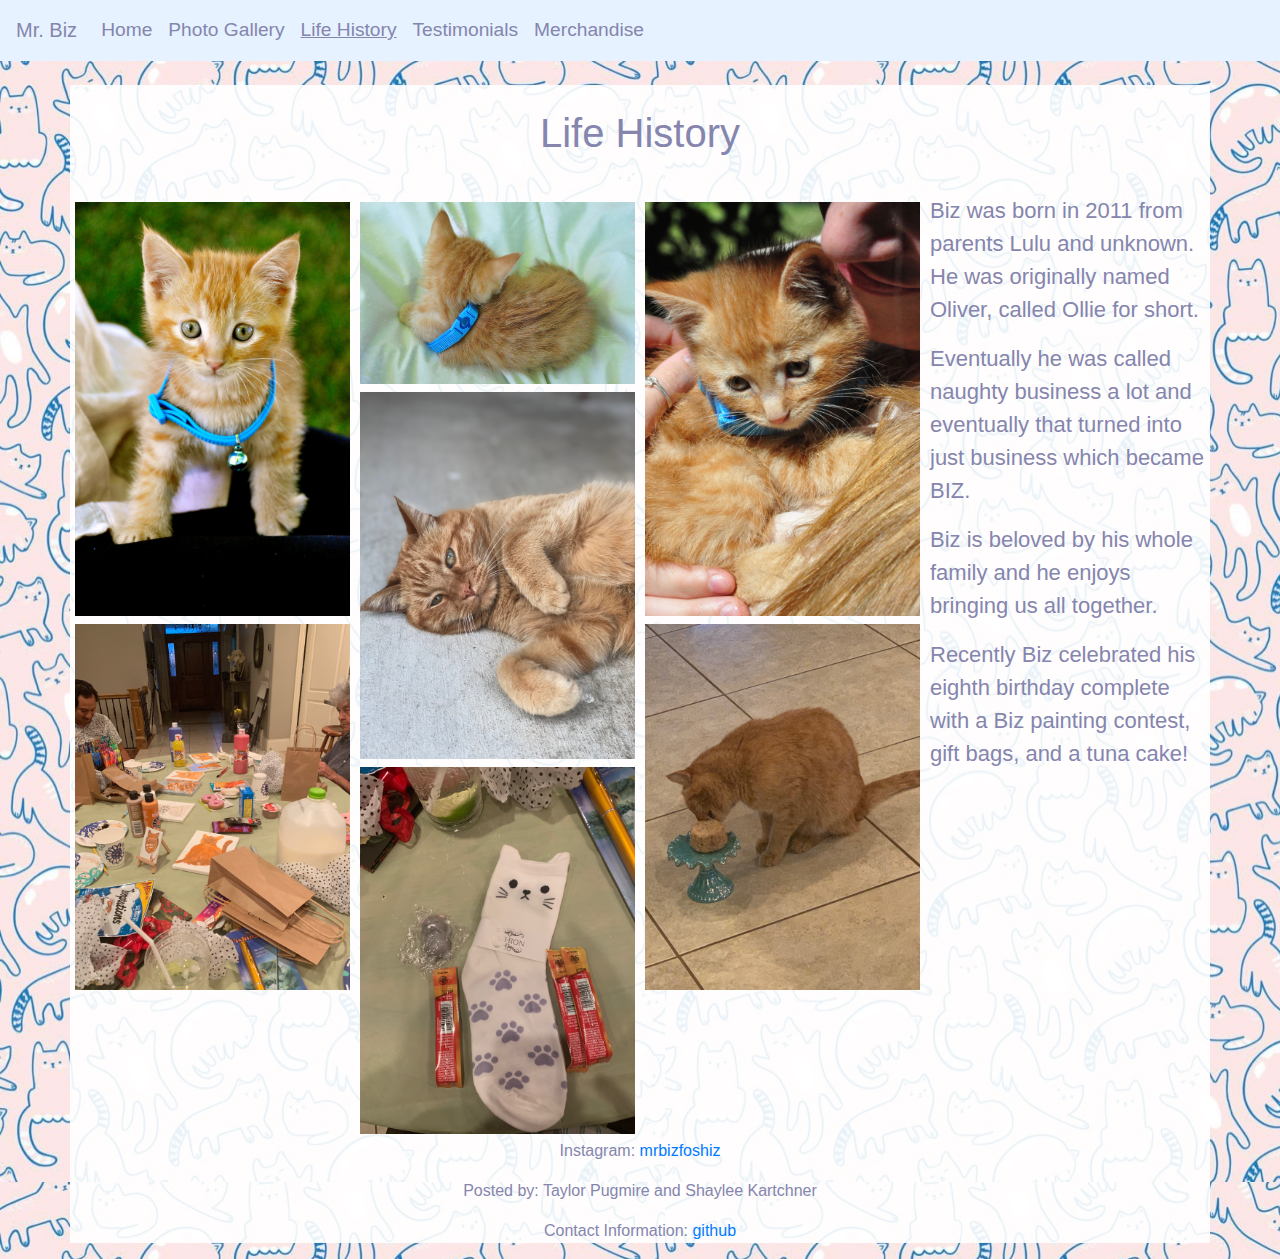
==== lifehistory.html @ 186c678b "Finished" ====
<html>
    <head>
        <link rel="stylesheet" href="https://stackpath.bootstrapcdn.com/bootstrap/4.3.1/css/bootstrap.min.css" integrity="sha384-ggOyR0iXCbMQv3Xipma34MD+dH/1fQ784/j6cY/iJTQUOhcWr7x9JvoRxT2MZw1T" crossorigin="anonymous">  <link rel="stylesheet" href="css/styles.css" />
        <link rel="stylesheet" href="style.css" type="text/css" />
        <title>Life History</title>
    </head>


<body>
    <nav class="navbar navbar-expand-lg  navbar-light bg-light">
        <a class="navbar-brand" href="index.html">Mr. Biz</a>
        <button class="navbar-toggler" type="button" data-toggle="collapse" data-target="#navbarSupportedContent" aria-controls="navbarSupportedContent" aria-expanded="false" aria-label="Toggle navigation">
          <span class="navbar-toggler-icon"></span>
        </button>
  
        <div class="collapse navbar-collapse" id="navbarSupportedContent">
        <ul class="navbar-nav mr-auto">
            <li class="nav-item">
                <a class="nav-link" href="index.html">Home <span class="sr-only"></span></a>
            </li>
            <li class="nav-item">
                <a class="nav-link" href="photos.html">Photo Gallery</a>
            </li>
            </li>
            <li class="nav-item active">
                <a class="nav-link" href="lifehistory.html">Life History</a>
            </li>
            <li class="nav-item">
                <a class="nav-link" href="testimonials.html">Testimonials</a>
            </li>
            </li>
            <li class="nav-item">
                <a class="nav-link" href="merch.html">Merchandise</a>
            </li>
        </ul>
        
        </div>

 </nav>
    
    <br>
 <div class="container">
 <br>
 <h1>Life History</h1>
 <br>
 <div class="row">
     <div class="column" id="photoCol">
         <img src="BizPix/baby1.jpeg" id="gallery">
        
        <img src="BizPix/paintingR.jpeg" id="gallery">

     </div>
     <div class="column" id="photoCol">
         <img src="BizPix/baby3.jpeg" id="bench">
         <img src="BizPix/cute.JPG" id="gallery">
         <img src="BizPix/giftbag.jpeg" id="gallery">
         
     </div>
      <div class="column" id="photoCol">
        
          <img src="BizPix/baby2.jpeg" id="gallery">
         <img src="BizPix/rotatecake.jpeg" id="gallery">
         
     </div>
 
        <div class="column" id="lifehistory">
        <p>Biz was born in 2011 from parents Lulu and unknown. He was originally named Oliver, called Ollie for short. </p>
        <p>Eventually he was called naughty business a lot and eventually that turned into just business which became BIZ.  </p>
        <p>Biz is beloved by his whole family and he enjoys bringing us all together. </p>
        <p>Recently Biz celebrated his eighth birthday complete with a Biz painting contest, gift bags, and a tuna cake! </p>
     </div>
     </div>
 
 
 </div>
    
    
    <script src="https://code.jquery.com/jquery-3.3.1.slim.min.js" integrity="sha384-q8i/X+965DzO0rT7abK41JStQIAqVgRVzpbzo5smXKp4YfRvH+8abtTE1Pi6jizo" crossorigin="anonymous"></script>
    <script src="https://cdnjs.cloudflare.com/ajax/libs/popper.js/1.14.3/umd/popper.min.js" integrity="sha384-ZMP7rVo3mIykV+2+9J3UJ46jBk0WLaUAdn689aCwoqbBJiSnjAK/l8WvCWPIPm49" crossorigin="anonymous"></script>
    <script src="https://stackpath.bootstrapcdn.com/bootstrap/4.1.3/js/bootstrap.min.js" integrity="sha384-ChfqqxuZUCnJSK3+MXmPNIyE6ZbWh2IMqE241rYiqJxyMiZ6OW/JmZQ5stwEULTy" crossorigin="anonymous"></script>

</body>

<footer>
    <div class="container">
    <p>Instagram: <a href="https://www.instagram.com/mrbizfoshiz/">mrbizfoshiz</a></p>
    <p>Posted by: Taylor Pugmire and Shaylee Kartchner</p>
    <p>Contact Information: <a href="">github</a></p>
    </div>
</footer>

</html>
---- style.css ----
body, html {
    overflow-x: hidden;
    color: #8585ad;
    text-align: center;
     background-image: url("BizPix/cats.jpg");
}

li{
  font-size: larger;
  text-align: left;
}

.navbar-light {
    background-color: #e6f2ff !important;
}

.navbar-light .active {
    text-decoration: underline;
}
.navbar-light a {
    color: #8585ad !important;
}

#home {
    width: 100%;
    overflow: hidden;
}

h1 {
    text-align: center;
    color: #8585ad;
}

#about{
    float: left;
    width: 50%;
    padding-left: 50px;
    padding-top: 35px;
    padding-bottom: 35px;
    padding-right: 25px;
}

#about2 {
    float: left;
    width: 50%;
    padding-left: 25px;
    padding-top: 35px;
    padding-bottom: 35px;
    padding-right: 50px;
   
}

.container {
   background: rgba(255, 255, 255, 0.9);
}

#photoCol {
    float: left;
    width: 25%;
    padding: 5px;
}
#lifehistory{
  float: left;
    width: 25%;
    padding: 5px;
    font-size: 22px;
    text-align: left;
}

.column img {
  margin-top: 8px;
  vertical-align: middle;
  width: 100%;
  height: auto;
}

/* Three image containers (use 25% for four, and 50% for two, etc) */
#merch {
  float: left;
  width: 33.33%;
  padding: 5px;
}
#taylor {
  transform:rotate(90deg);
  width: 100%;
  padding-top: 73px;
    overflow: hidden;
}

/* Clear floats after image containers */
.row::after {
  content: "";
  clear: both;
  display: table;
}

.rowTest{
  display: flex;
  flex-wrap: wrap;
  padding: 0 4px;
}
.columnTest {
  flex: 50%;
  padding: 0 4px;
}

.columnTest img {
  margin-top: 8px;
  vertical-align: middle;
  width: 100%;
  height: auto;
}

.box {
  background: rgba(255, 255, 255, 0.9);
  color: #8585ad;
  border-radius: 5px;
  padding: 20px;
  font-size: 150%;
}


.wrapper {
  width: 1000px;
  display: grid;
  grid-gap: 10px;
  grid-template-columns: repeat(6, 300px);
  grid-template-rows: 300px 300px 300px;
  grid-auto-flow: column;
}
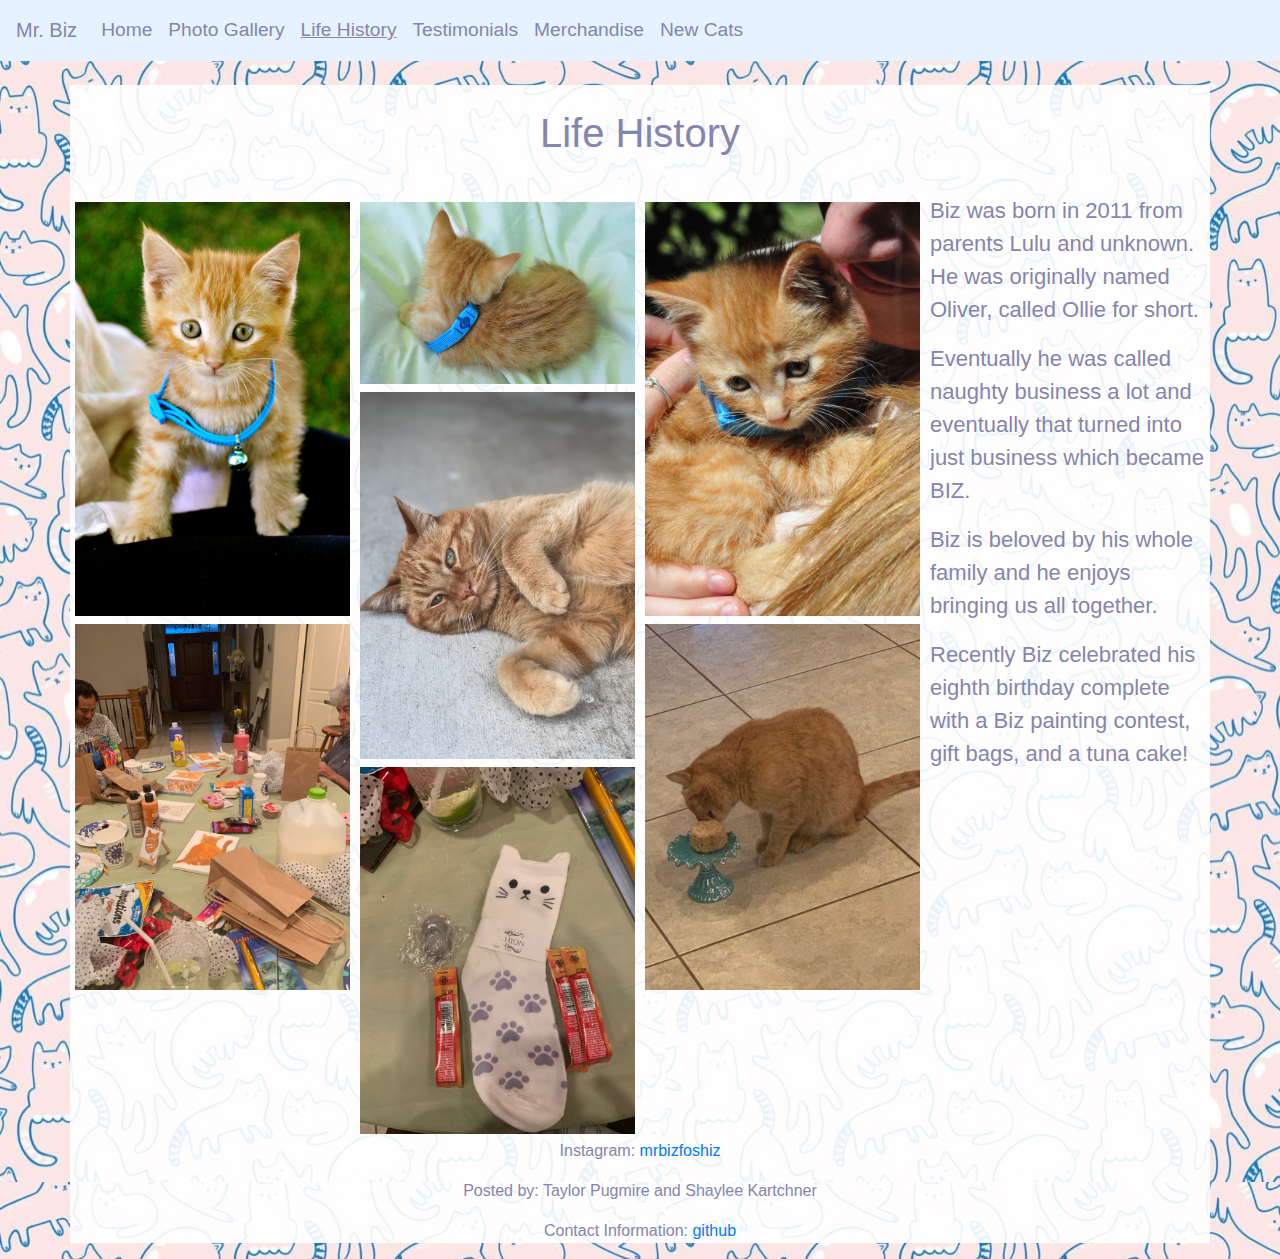
==== commit 8d7c559d: "finished.2" ====
--- a/lifehistory.html
+++ b/lifehistory.html
@@ -31,6 +31,9 @@
             </li>
             <li class="nav-item">
                 <a class="nav-link" href="merch.html">Merchandise</a>
+            </li>
+              <li class="nav-item">
+                <a class="nav-link" href="cutecats.html">New Cats</a>
             </li>
         </ul>
         
--- a/style.css
+++ b/style.css
@@ -124,7 +124,35 @@
   width: 1000px;
   display: grid;
   grid-gap: 10px;
-  grid-template-columns: repeat(6, 300px);
+  grid-template-columns: rrepeat(6, 300px);
   grid-template-rows: 300px 300px 300px;
   grid-auto-flow: column;
+}
+
+
+#myButton {
+	box-shadow:inset 0px 0px 14px 6px #8585ad;
+	background:linear-gradient(to bottom, #e6f2ff 5%, #8585ad 100%);
+	background-color:#e6f2ff;
+	border-radius:15px;
+	display:inline-block;
+	cursor:pointer;
+	color:#ffffff;
+	font-family:Arial;
+	font-size:19px;
+	padding:2px 72px;
+	text-decoration:none;
+	text-shadow:0px 0px 0px #283966;
+}
+#myButton:hover {
+	background:linear-gradient(to bottom, #8585ad 5%, #e6f2ff 100%);
+	background-color:#8585ad;
+}
+#myButton:active {
+	position:relative;
+	top:1px;
+}
+#catImage {
+  width: 510px;
+  height: auto;
 }